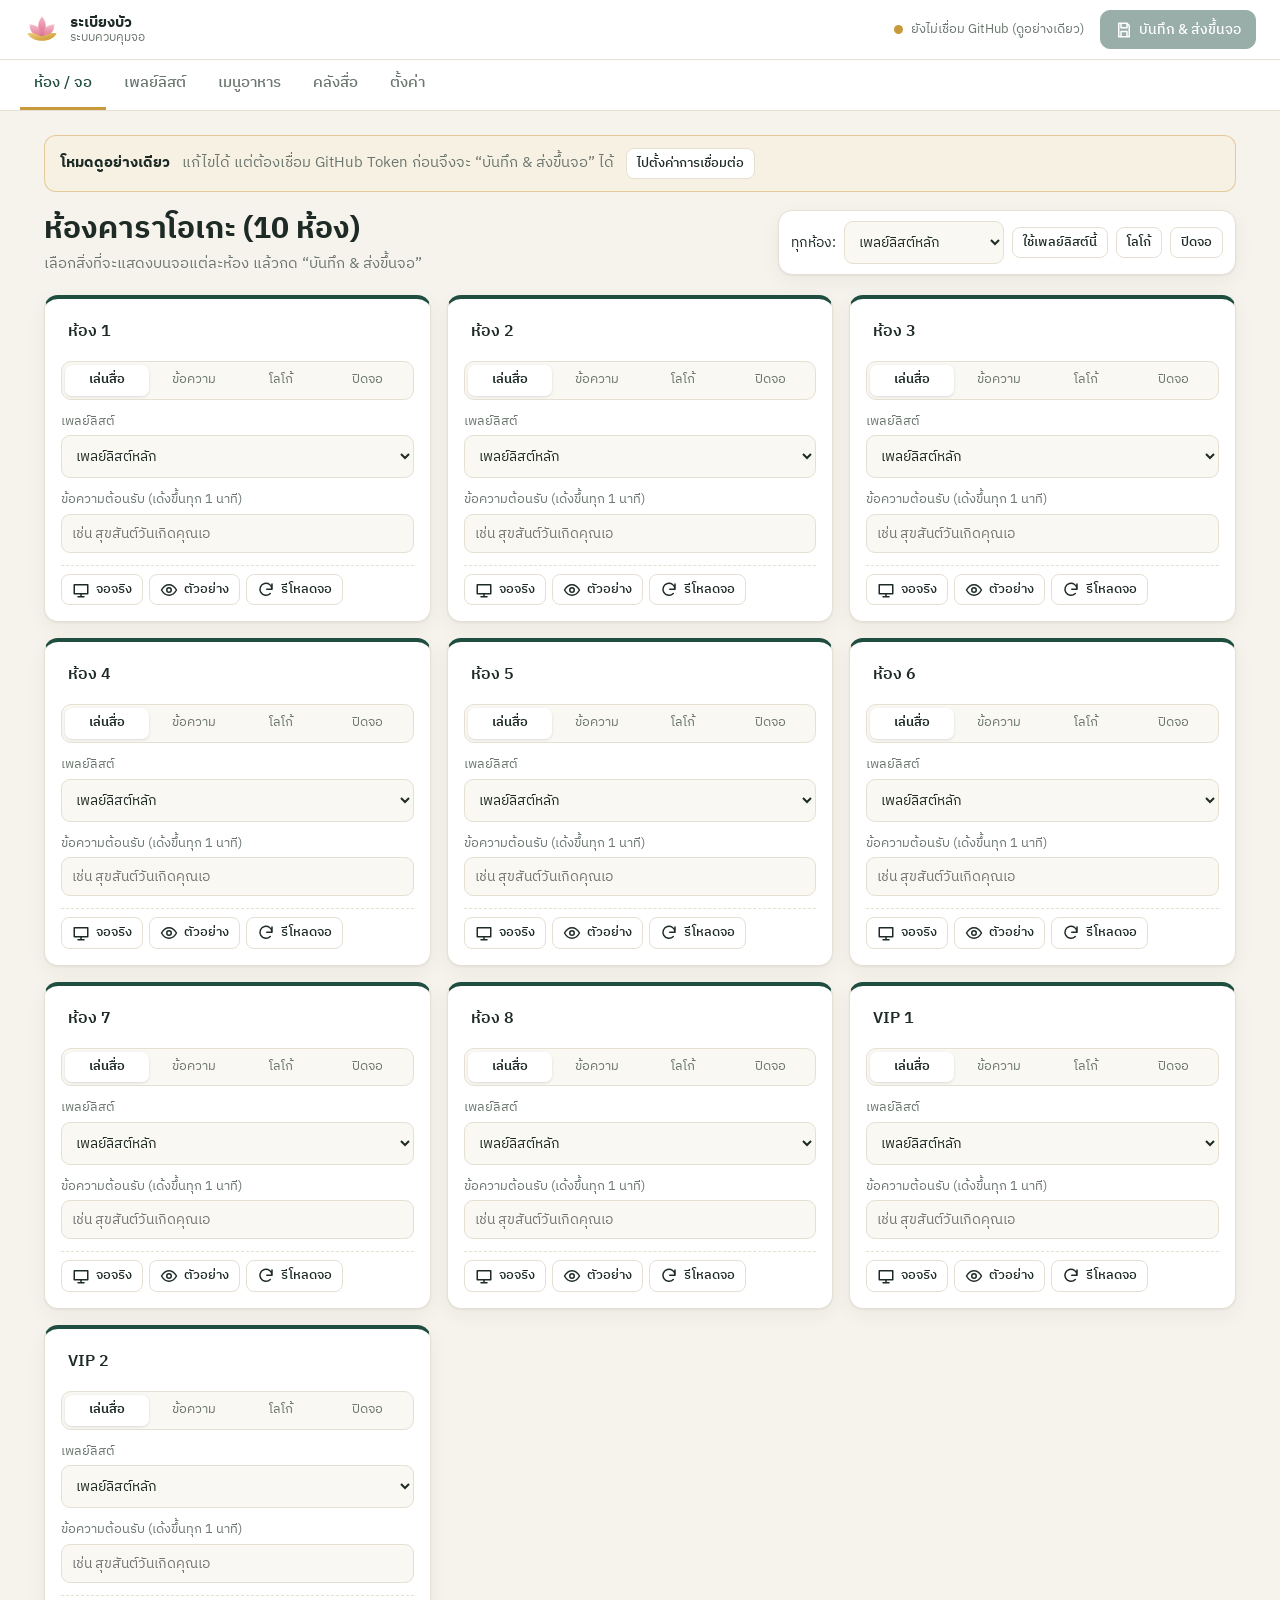
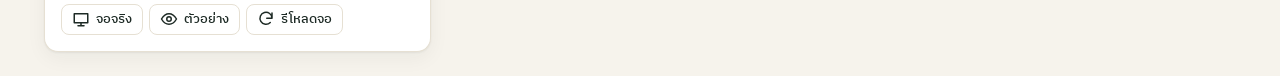
==== admin.html @ 252fd1d8 "Add karaoke-room TV signage system (admin panel + TV player) - admin.html: manage rooms, playlists, " ====
<!doctype html>
<html lang="th">
<head>
  <meta charset="utf-8">
  <meta name="viewport" content="width=device-width, initial-scale=1">
  <title>แผงควบคุมจอ — ระเบียงบัว</title>
  <link rel="preconnect" href="https://fonts.googleapis.com">
  <link rel="preconnect" href="https://fonts.gstatic.com" crossorigin>
  <link href="https://fonts.googleapis.com/css2?family=IBM+Plex+Sans+Thai:wght@400;500;600;700&display=swap" rel="stylesheet">
  <link rel="icon" href="assets/img/lotus.svg" type="image/svg+xml">
  <link rel="stylesheet" href="assets/css/admin.css">
</head>
<body>
  <header class="topbar">
    <a class="brand" href="./"><img src="assets/img/lotus.svg" alt=""><span><b id="brandName">ระเบียงบัว</b><small>ระบบควบคุมจอ</small></span></a>
    <div class="conn" id="conn"><span class="dot"></span><span id="connText">กำลังโหลด…</span></div>
    <button class="btn primary save" id="saveBtn" data-act="save" disabled>
      <svg viewBox="0 0 24 24"><path d="M5 3h11l3 3v15H5z M8 3v6h8V3 M8 21v-7h8v7"/></svg>
      <span id="saveText">บันทึก &amp; ส่งขึ้นจอ</span>
    </button>
  </header>

  <nav class="tabs" id="tabs">
    <button data-tab="rooms" class="on">ห้อง / จอ</button>
    <button data-tab="playlists">เพลย์ลิสต์</button>
    <button data-tab="menu">เมนูอาหาร</button>
    <button data-tab="media">คลังสื่อ</button>
    <button data-tab="settings">ตั้งค่า</button>
  </nav>

  <main id="view" class="view"></main>

  <div id="modal" class="modal hidden" role="dialog" aria-modal="true"><div class="modal-box" id="modalBox"></div></div>
  <div id="progress" class="progress hidden"><div class="spinner"></div><div id="progressText"></div></div>
  <div id="toast" class="toast"></div>
  <input type="file" id="fileInput" accept="image/*,video/mp4,video/webm" multiple hidden>

  <script src="assets/js/common.js"></script>
  <script src="assets/js/github.js"></script>
  <script src="assets/js/admin.js"></script>
</body>
</html>
---- assets/css/admin.css ----
:root {
  --bg: #f6f3ec;
  --surface: #ffffff;
  --surface-2: #faf8f3;
  --ink: #1d2a25;
  --muted: #6b766f;
  --line: #e6e0d3;
  --brand: #1f4d3f;
  --brand-ink: #ffffff;
  --gold: #c99a3b;
  --lotus: #d9688a;
  --danger: #c0392b;
  --ok: #2f8f5b;
  --radius: 14px;
  --shadow: 0 1px 2px rgba(29, 42, 37, .06), 0 6px 20px rgba(29, 42, 37, .05);
}
@media (prefers-color-scheme: dark) {
  :root:not([data-theme="light"]) {
    --bg: #0f1714; --surface: #17211d; --surface-2: #1c2823; --ink: #ecf0ec; --muted: #9aa69f;
    --line: #2a3832; --brand: #3f8f74; --gold: #e0b45a; --shadow: 0 1px 2px rgba(0,0,0,.3);
  }
}

* { box-sizing: border-box; }
html, body { margin: 0; }
body {
  background: var(--bg); color: var(--ink);
  font: 15px/1.5 'IBM Plex Sans Thai', 'Noto Sans Thai', system-ui, sans-serif;
  -webkit-font-smoothing: antialiased;
}
.hidden { display: none !important; }
h1, h2, h3 { margin: 0; line-height: 1.25; }
a { color: var(--brand); }
svg { width: 18px; height: 18px; fill: none; stroke: currentColor; stroke-width: 2; stroke-linecap: round; stroke-linejoin: round; flex: none; }

/* ---------- top bar & tabs ---------- */
.topbar {
  position: sticky; top: 0; z-index: 30;
  display: flex; align-items: center; gap: 16px;
  padding: 10px 24px; background: var(--surface); border-bottom: 1px solid var(--line);
}
.brand { display: flex; align-items: center; gap: 10px; text-decoration: none; color: var(--ink); margin-right: auto; }
.brand img { width: 36px; height: 36px; }
.brand span { display: flex; flex-direction: column; line-height: 1.15; }
.brand small { color: var(--muted); font-size: 12px; }
.conn { display: flex; align-items: center; gap: 8px; font-size: 13px; color: var(--muted); }
.conn .dot { width: 9px; height: 9px; border-radius: 50%; background: #bbb; }
.conn.ok .dot { background: var(--ok); }
.conn.warn .dot { background: var(--gold); }
.conn.err .dot { background: var(--danger); }

.tabs {
  position: sticky; top: 57px; z-index: 25;
  display: flex; gap: 4px; padding: 0 20px; overflow-x: auto;
  background: var(--surface); border-bottom: 1px solid var(--line);
}
.tabs button {
  border: 0; background: none; font: inherit; color: var(--muted); cursor: pointer;
  padding: 12px 14px; border-bottom: 3px solid transparent; white-space: nowrap; font-weight: 500;
}
.tabs button.on { color: var(--brand); border-bottom-color: var(--gold); }

.view { max-width: 1240px; margin: 0 auto; padding: 24px; }

/* ---------- generic ---------- */
.btn {
  display: inline-flex; align-items: center; gap: 6px; justify-content: center;
  font: inherit; font-size: 14px; font-weight: 500; cursor: pointer;
  padding: 8px 14px; border-radius: 10px; border: 1px solid var(--line);
  background: var(--surface); color: var(--ink); text-decoration: none; white-space: nowrap;
}
.btn:hover { border-color: var(--muted); }
.btn.primary { background: var(--brand); color: var(--brand-ink); border-color: var(--brand); }
.btn.primary:disabled { opacity: .45; cursor: default; }
.btn.gold { background: var(--gold); border-color: var(--gold); color: #241a05; }
.btn.danger { color: var(--danger); }
.btn.small { padding: 5px 10px; font-size: 13px; border-radius: 8px; }
.btn.icon { padding: 6px; }
.save { position: relative; }
.save.dirty::after {
  content: ''; position: absolute; top: -4px; right: -4px; width: 12px; height: 12px;
  border-radius: 50%; background: var(--lotus); border: 2px solid var(--surface);
}

.card { background: var(--surface); border: 1px solid var(--line); border-radius: var(--radius); box-shadow: var(--shadow); }
.page-head { display: flex; flex-wrap: wrap; align-items: flex-end; justify-content: space-between; gap: 16px; margin-bottom: 20px; }
.page-head p { margin: 4px 0 0; color: var(--muted); }
.row { display: flex; flex-wrap: wrap; gap: 8px; align-items: center; }
.muted { color: var(--muted); }
.small-text { font-size: 13px; }

label.f { display: flex; flex-direction: column; gap: 4px; font-size: 13px; color: var(--muted); }
input, select, textarea {
  font: inherit; font-size: 14px; color: var(--ink);
  padding: 8px 10px; border: 1px solid var(--line); border-radius: 9px; background: var(--surface-2);
  width: 100%; min-width: 0;
}
input:focus, select:focus, textarea:focus { outline: 2px solid color-mix(in srgb, var(--gold) 55%, transparent); border-color: var(--gold); }
input[type=checkbox] { width: auto; accent-color: var(--brand); }
input[type=color] { padding: 2px; height: 38px; }
textarea { resize: vertical; }
.check { display: inline-flex; gap: 6px; align-items: center; font-size: 13px; color: var(--ink); cursor: pointer; }

.banner {
  display: flex; gap: 12px; align-items: center; flex-wrap: wrap;
  padding: 12px 16px; margin-bottom: 18px; border-radius: 12px;
  background: color-mix(in srgb, var(--gold) 14%, var(--surface)); border: 1px solid color-mix(in srgb, var(--gold) 45%, transparent);
}

/* ---------- rooms ---------- */
.bulk { display: flex; flex-wrap: wrap; gap: 8px; align-items: center; padding: 10px 12px; font-size: 14px; }
.bulk select { width: auto; }
.rooms-grid { display: grid; grid-template-columns: repeat(auto-fill, minmax(300px, 1fr)); gap: 16px; }
.room { padding: 16px; display: flex; flex-direction: column; gap: 12px; border-top: 4px solid var(--brand); }
.room.mode-message { border-top-color: var(--lotus); }
.room.mode-logo { border-top-color: var(--gold); }
.room.mode-off { border-top-color: #888; opacity: .85; }
.room-top { display: flex; gap: 8px; align-items: center; }
.room-name { font-weight: 600; font-size: 16px; background: transparent; border-color: transparent; padding: 4px 6px; }
.room-name:hover { border-color: var(--line); }
.seg { display: grid; grid-template-columns: repeat(4, 1fr); background: var(--surface-2); border: 1px solid var(--line); border-radius: 10px; padding: 3px; gap: 3px; }
.seg button { border: 0; background: none; font: inherit; font-size: 12.5px; padding: 6px 2px; border-radius: 7px; cursor: pointer; color: var(--muted); }
.seg button.on { background: var(--surface); color: var(--ink); font-weight: 600; box-shadow: 0 1px 3px rgba(0,0,0,.12); }
.chips { display: flex; flex-wrap: wrap; gap: 6px; }
.chip { font: inherit; font-size: 12px; padding: 3px 10px; border-radius: 99px; border: 1px dashed var(--line); background: none; color: var(--muted); cursor: pointer; }
.chip:hover { color: var(--ink); border-color: var(--muted); }
.room-actions { display: flex; flex-wrap: wrap; gap: 6px; margin-top: auto; padding-top: 8px; border-top: 1px dashed var(--line); }

/* ---------- playlists ---------- */
.split { display: grid; grid-template-columns: 260px 1fr; gap: 20px; align-items: start; }
.pl-list { padding: 8px; display: flex; flex-direction: column; gap: 4px; position: sticky; top: 120px; }
.pl-list button.item {
  text-align: left; font: inherit; border: 0; background: none; padding: 10px 12px; border-radius: 9px; cursor: pointer; color: var(--ink);
  display: flex; flex-direction: column;
}
.pl-list button.item small { color: var(--muted); }
.pl-list button.item.on { background: color-mix(in srgb, var(--brand) 12%, transparent); }
.pl-editor { padding: 18px; display: flex; flex-direction: column; gap: 14px; }
.pl-items { display: flex; flex-direction: column; gap: 10px; }
.pl-item {
  display: grid; grid-template-columns: 34px 96px 1fr auto; gap: 12px; align-items: start;
  padding: 12px; border: 1px solid var(--line); border-radius: 12px; background: var(--surface-2);
}
.pl-item.off { opacity: .5; }
.pl-item .num { font-weight: 700; color: var(--muted); text-align: center; padding-top: 6px; }
.pl-item .fields { display: grid; grid-template-columns: repeat(auto-fill, minmax(150px, 1fr)); gap: 8px; }
.pl-item .fields .wide { grid-column: 1 / -1; }
.pl-item .tools { display: flex; flex-direction: column; gap: 4px; }
.type-badge { display: inline-block; font-size: 11px; font-weight: 600; padding: 2px 8px; border-radius: 99px; background: var(--brand); color: #fff; margin-bottom: 4px; }
.type-badge.video { background: #5b4bb7; }
.type-badge.menu { background: var(--gold); color: #241a05; }
.type-badge.promo { background: var(--lotus); }

.thumb {
  width: 96px; aspect-ratio: 16/9; border-radius: 8px; overflow: hidden; border: 1px solid var(--line);
  background: repeating-conic-gradient(var(--surface-2) 0 25%, var(--surface) 0 50%) 0 0 / 12px 12px;
  display: flex; align-items: center; justify-content: center; font-size: 11px; color: var(--muted); text-align: center;
  cursor: pointer; padding: 0; font-family: inherit;
}
.thumb img, .thumb video { width: 100%; height: 100%; object-fit: cover; display: block; }
.thumb.promo-prev { flex-direction: column; color: #fff; font-weight: 600; padding: 4px; line-height: 1.15; background: #1f4d3f; background-size: cover; background-position: center; text-shadow: 0 1px 3px rgba(0,0,0,.6); }
.add-row { display: flex; flex-wrap: wrap; gap: 8px; padding: 12px; border: 2px dashed var(--line); border-radius: 12px; justify-content: center; }

/* ---------- media ---------- */
.drop {
  border: 2px dashed var(--line); border-radius: var(--radius); padding: 28px; text-align: center;
  background: var(--surface); color: var(--muted); margin-bottom: 20px; cursor: pointer; transition: .15s;
}
.drop.over { border-color: var(--gold); background: color-mix(in srgb, var(--gold) 10%, var(--surface)); color: var(--ink); }
.drop b { color: var(--ink); }
.media-grid { display: grid; grid-template-columns: repeat(auto-fill, minmax(190px, 1fr)); gap: 14px; }
.media-card { overflow: hidden; display: flex; flex-direction: column; }
.media-card .pv { aspect-ratio: 16/9; background: #111; position: relative; }
.media-card .pv img, .media-card .pv video { width: 100%; height: 100%; object-fit: cover; display: block; }
.media-card .pv .kind { position: absolute; top: 6px; left: 6px; font-size: 11px; padding: 1px 8px; border-radius: 99px; background: rgba(0,0,0,.6); color: #fff; }
.media-card .pv .pending { position: absolute; top: 6px; right: 6px; font-size: 11px; padding: 1px 8px; border-radius: 99px; background: var(--lotus); color: #fff; }
.media-card .meta { padding: 10px; display: flex; flex-direction: column; gap: 6px; }
.media-card .meta input { padding: 5px 8px; }

/* ---------- menu ---------- */
.cat { padding: 16px; margin-bottom: 18px; }
.cat-head { display: flex; gap: 8px; align-items: center; margin-bottom: 12px; }
.cat-head input { font-weight: 600; font-size: 17px; }
.menu-table { width: 100%; border-collapse: collapse; }
.menu-table th { text-align: left; font-size: 12px; font-weight: 500; color: var(--muted); padding: 4px 6px; }
.menu-table td { padding: 5px 6px; border-top: 1px solid var(--line); vertical-align: middle; }
.menu-table .thumb { width: 64px; }
.menu-table .price { width: 100px; }
.menu-table .tagc { width: 120px; }
.menu-table tr.na td { opacity: .5; }

/* ---------- settings ---------- */
.settings-grid { display: grid; grid-template-columns: repeat(auto-fit, minmax(340px, 1fr)); gap: 18px; }
.settings-grid .card { padding: 18px; display: flex; flex-direction: column; gap: 12px; }
.settings-grid h2 { font-size: 17px; }
.grid2 { display: grid; grid-template-columns: 1fr 1fr; gap: 10px; }
.grid3 { display: grid; grid-template-columns: repeat(3, 1fr); gap: 10px; }
.url-list { display: flex; flex-direction: column; gap: 6px; max-height: 360px; overflow: auto; }
.url-list .u { display: flex; gap: 8px; align-items: center; font-size: 13px; }
.url-list code { flex: 1; overflow: hidden; text-overflow: ellipsis; white-space: nowrap; background: var(--surface-2); padding: 4px 8px; border-radius: 6px; }

/* ---------- modal / toast / progress ---------- */
.modal { position: fixed; inset: 0; z-index: 50; background: rgba(10, 16, 14, .55); display: flex; align-items: center; justify-content: center; padding: 16px; }
.modal-box { background: var(--surface); border-radius: 16px; width: min(900px, 100%); max-height: 86vh; display: flex; flex-direction: column; overflow: hidden; }
.modal-head { display: flex; align-items: center; gap: 10px; padding: 14px 18px; border-bottom: 1px solid var(--line); }
.modal-head h3 { margin-right: auto; }
.modal-body { padding: 16px 18px; overflow: auto; }
.pick-grid { display: grid; grid-template-columns: repeat(auto-fill, minmax(150px, 1fr)); gap: 10px; }
.pick-grid button { border: 2px solid transparent; padding: 0; background: var(--surface-2); border-radius: 10px; overflow: hidden; cursor: pointer; font: inherit; font-size: 12px; text-align: left; color: var(--ink); }
.pick-grid button:hover { border-color: var(--gold); }
.pick-grid .pv { aspect-ratio: 16/9; background: #111; }
.pick-grid .pv img, .pick-grid .pv video { width: 100%; height: 100%; object-fit: cover; display: block; }
.pick-grid span { display: block; padding: 6px 8px; white-space: nowrap; overflow: hidden; text-overflow: ellipsis; }

.toast {
  position: fixed; left: 50%; bottom: 24px; transform: translate(-50%, 20px); opacity: 0; z-index: 60;
  background: var(--ink); color: var(--bg); padding: 10px 18px; border-radius: 10px; font-size: 14px;
  transition: .25s; pointer-events: none; max-width: calc(100% - 32px);
}
.toast.on { opacity: 1; transform: translate(-50%, 0); }
.progress { position: fixed; inset: 0; z-index: 70; background: rgba(10,16,14,.55); display: flex; flex-direction: column; gap: 14px; align-items: center; justify-content: center; color: #fff; }
.spinner { width: 42px; height: 42px; border: 4px solid rgba(255,255,255,.25); border-top-color: var(--gold); border-radius: 50%; animation: spin 1s linear infinite; }
@keyframes spin { to { transform: rotate(360deg); } }
.empty { padding: 40px; text-align: center; color: var(--muted); }

/* ---------- responsive ---------- */
@media (max-width: 860px) {
  .split { grid-template-columns: 1fr; }
  .pl-list { position: static; flex-direction: row; overflow-x: auto; }
  .pl-list button.item { white-space: nowrap; }
}
@media (max-width: 640px) {
  .topbar { padding: 10px 16px; gap: 10px; }
  .conn #connText { display: none; }
  #saveText { display: none; }
  .tabs { top: 57px; padding: 0 8px; }
  .view { padding: 16px; }
  .pl-item { grid-template-columns: 1fr; }
  .pl-item .num { display: none; }
  .pl-item .tools { flex-direction: row; }
  .menu-table thead { display: none; }
  .menu-table tr { display: grid; grid-template-columns: 64px 1fr 1fr; gap: 6px; padding: 8px 0; border-top: 1px solid var(--line); }
  .menu-table td { border: 0; padding: 0; }
  .menu-table .price, .menu-table .tagc { width: auto; }
  .grid3 { grid-template-columns: 1fr; }
}
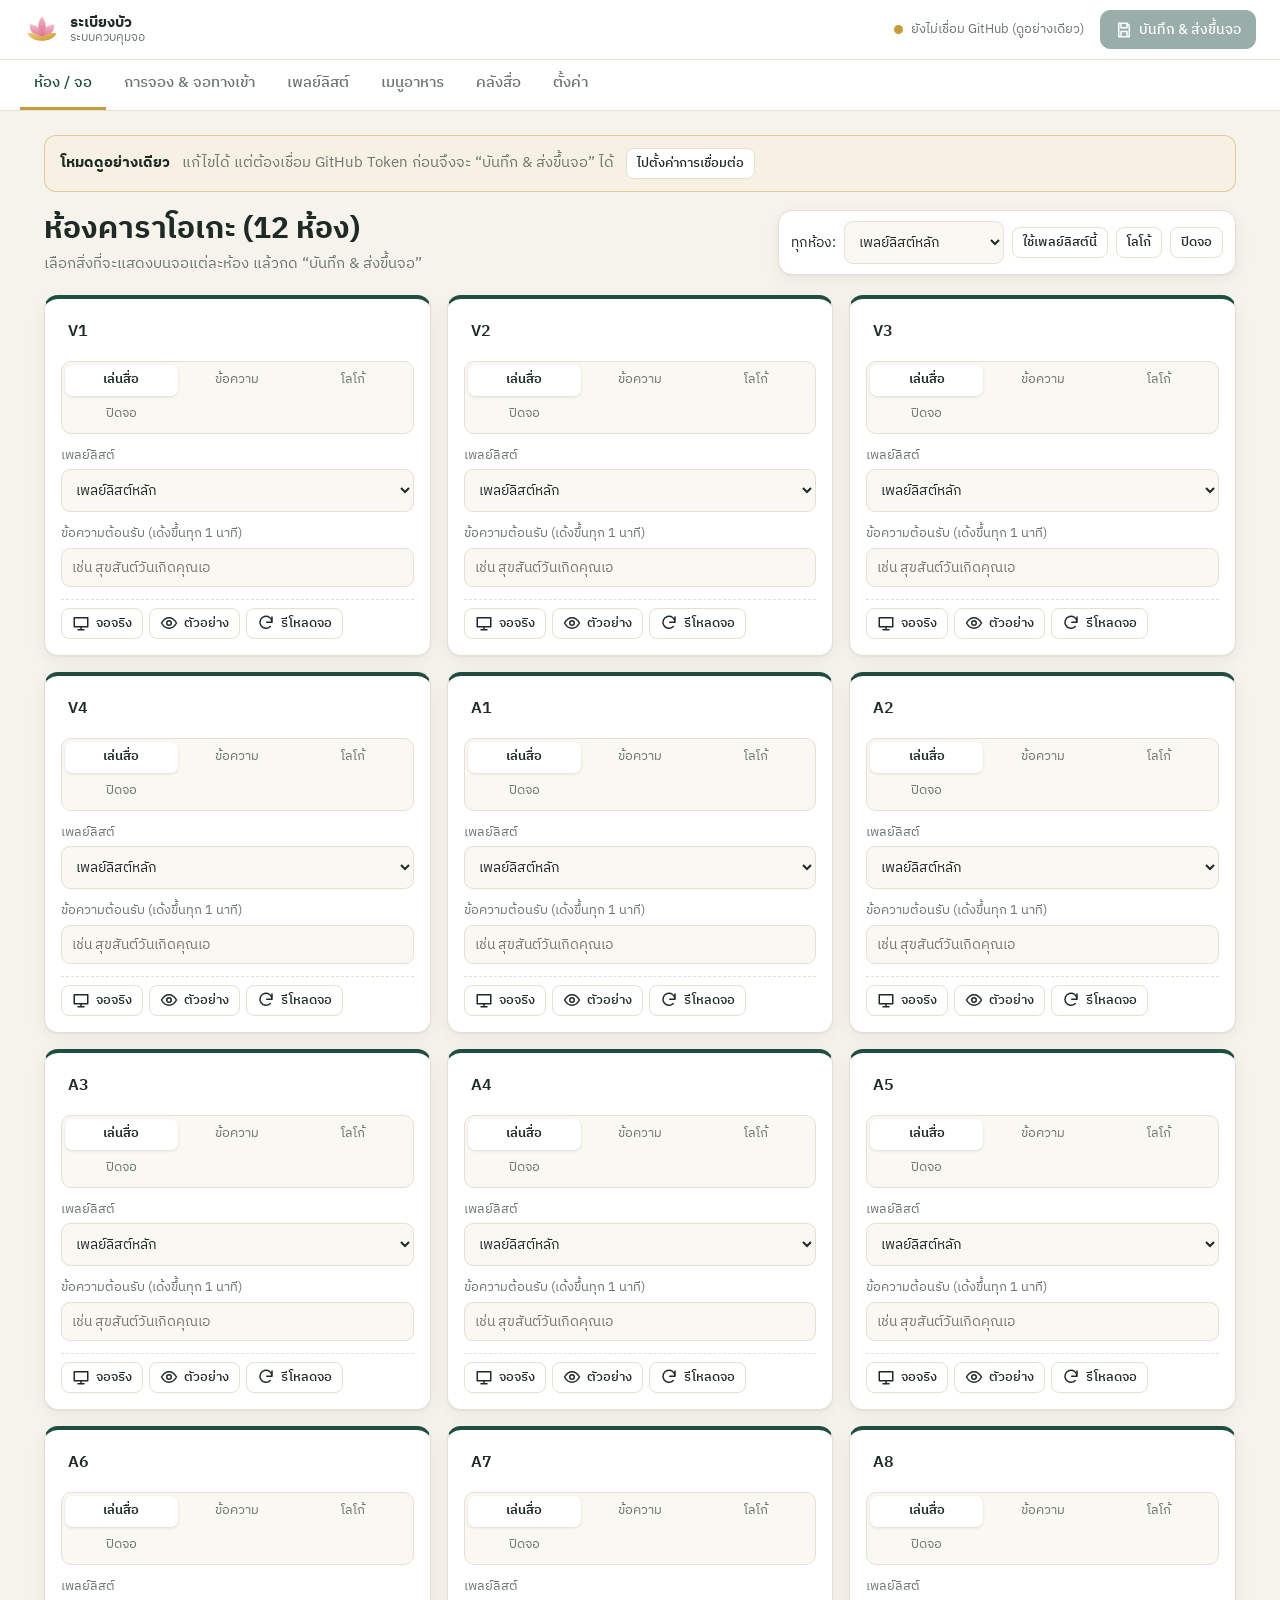
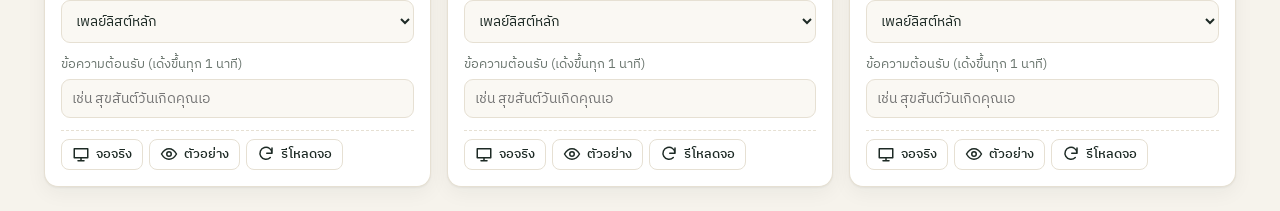
==== commit e3c93d6f: "Add entrance screen with today's bookings and auto room welcome - Admin "Bookings & entrance" tab: p" ====
--- a/admin.html
+++ b/admin.html
@@ -22,6 +22,7 @@
 
   <nav class="tabs" id="tabs">
     <button data-tab="rooms" class="on">ห้อง / จอ</button>
+    <button data-tab="bookings">การจอง &amp; จอทางเข้า</button>
     <button data-tab="playlists">เพลย์ลิสต์</button>
     <button data-tab="menu">เมนูอาหาร</button>
     <button data-tab="media">คลังสื่อ</button>
--- a/assets/css/admin.css
+++ b/assets/css/admin.css
@@ -115,15 +115,19 @@
 .room.mode-message { border-top-color: var(--lotus); }
 .room.mode-logo { border-top-color: var(--gold); }
 .room.mode-off { border-top-color: #888; opacity: .85; }
+.room.mode-karaoke { border-top-color: #5b4bb7; }
+.room.mode-auto { border-top-color: #2f8f5b; }
 .room-top { display: flex; gap: 8px; align-items: center; }
 .room-name { font-weight: 600; font-size: 16px; background: transparent; border-color: transparent; padding: 4px 6px; }
 .room-name:hover { border-color: var(--line); }
-.seg { display: grid; grid-template-columns: repeat(4, 1fr); background: var(--surface-2); border: 1px solid var(--line); border-radius: 10px; padding: 3px; gap: 3px; }
+.seg { display: grid; grid-template-columns: repeat(3, 1fr); background: var(--surface-2); border: 1px solid var(--line); border-radius: 10px; padding: 3px; gap: 3px; }
 .seg button { border: 0; background: none; font: inherit; font-size: 12.5px; padding: 6px 2px; border-radius: 7px; cursor: pointer; color: var(--muted); }
 .seg button.on { background: var(--surface); color: var(--ink); font-weight: 600; box-shadow: 0 1px 3px rgba(0,0,0,.12); }
 .chips { display: flex; flex-wrap: wrap; gap: 6px; }
 .chip { font: inherit; font-size: 12px; padding: 3px 10px; border-radius: 99px; border: 1px dashed var(--line); background: none; color: var(--muted); cursor: pointer; }
 .chip:hover { color: var(--ink); border-color: var(--muted); }
+.bk-line { font-size: 12.5px; padding: 5px 10px; border-radius: 8px; background: color-mix(in srgb, var(--lotus) 12%, transparent); }
+.room.mode-lobby, .room.mode-bookings { border-top-color: var(--lotus); }
 .room-actions { display: flex; flex-wrap: wrap; gap: 6px; margin-top: auto; padding-top: 8px; border-top: 1px dashed var(--line); }
 
 /* ---------- playlists ---------- */
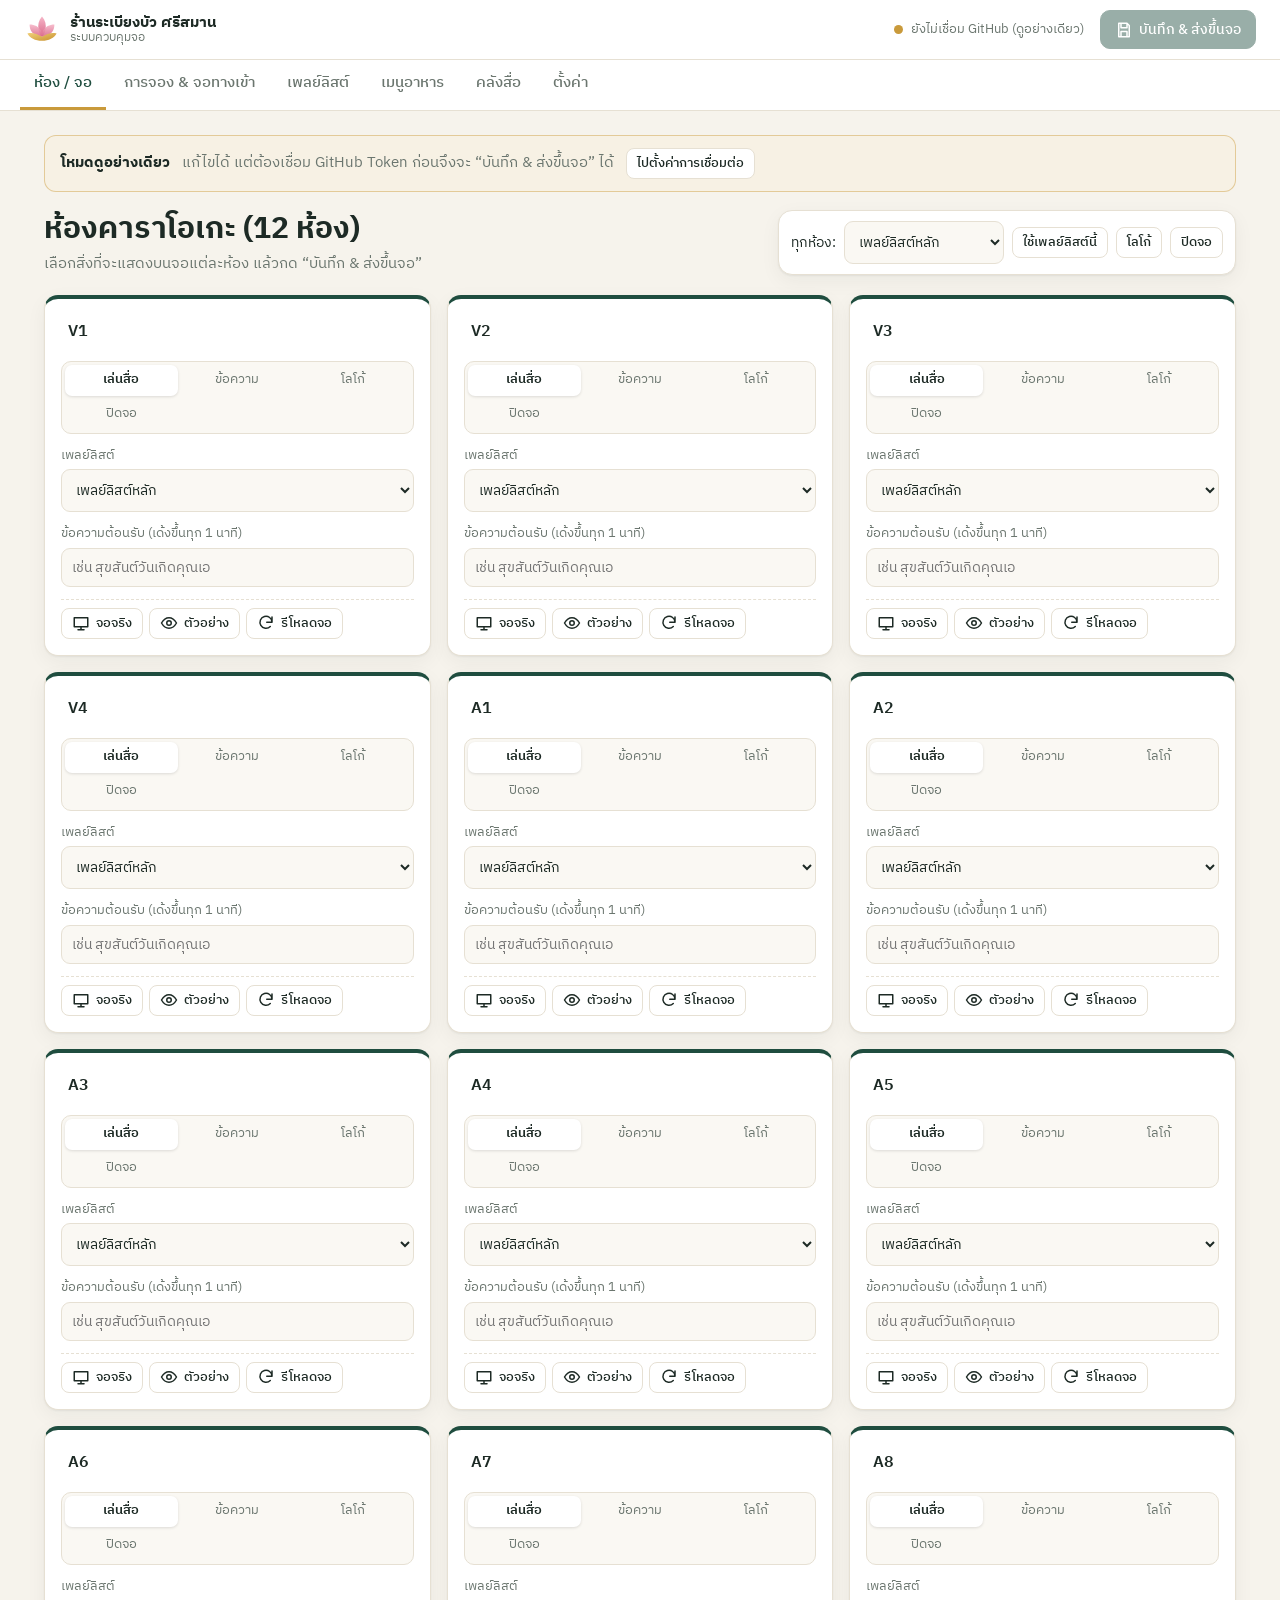
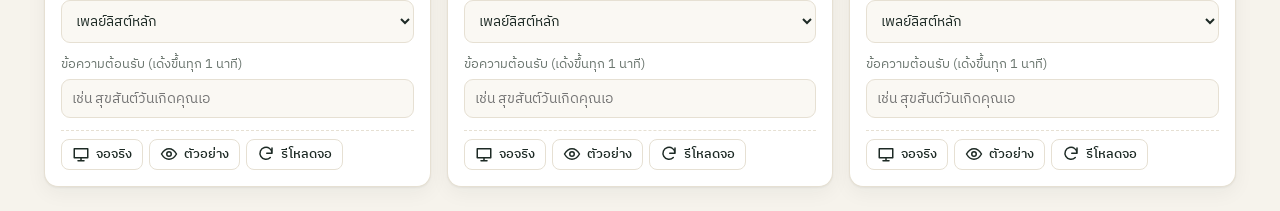
==== commit 2c217a69: "Rename shop to ร้านระเบียงบัว ศรีสมาน Co-Authored-By: Claude Opus 5.5 <noreply@anthropic.com>" ====
--- a/admin.html
+++ b/admin.html
@@ -3,7 +3,7 @@
 <head>
   <meta charset="utf-8">
   <meta name="viewport" content="width=device-width, initial-scale=1">
-  <title>แผงควบคุมจอ — ระเบียงบัว</title>
+  <title>แผงควบคุมจอ — ร้านระเบียงบัว ศรีสมาน</title>
   <link rel="preconnect" href="https://fonts.googleapis.com">
   <link rel="preconnect" href="https://fonts.gstatic.com" crossorigin>
   <link href="https://fonts.googleapis.com/css2?family=IBM+Plex+Sans+Thai:wght@400;500;600;700&display=swap" rel="stylesheet">
@@ -12,7 +12,7 @@
 </head>
 <body>
   <header class="topbar">
-    <a class="brand" href="./"><img src="assets/img/lotus.svg" alt=""><span><b id="brandName">ระเบียงบัว</b><small>ระบบควบคุมจอ</small></span></a>
+    <a class="brand" href="./"><img src="assets/img/lotus.svg" alt=""><span><b id="brandName">ร้านระเบียงบัว ศรีสมาน</b><small>ระบบควบคุมจอ</small></span></a>
     <div class="conn" id="conn"><span class="dot"></span><span id="connText">กำลังโหลด…</span></div>
     <button class="btn primary save" id="saveBtn" data-act="save" disabled>
       <svg viewBox="0 0 24 24"><path d="M5 3h11l3 3v15H5z M8 3v6h8V3 M8 21v-7h8v7"/></svg>
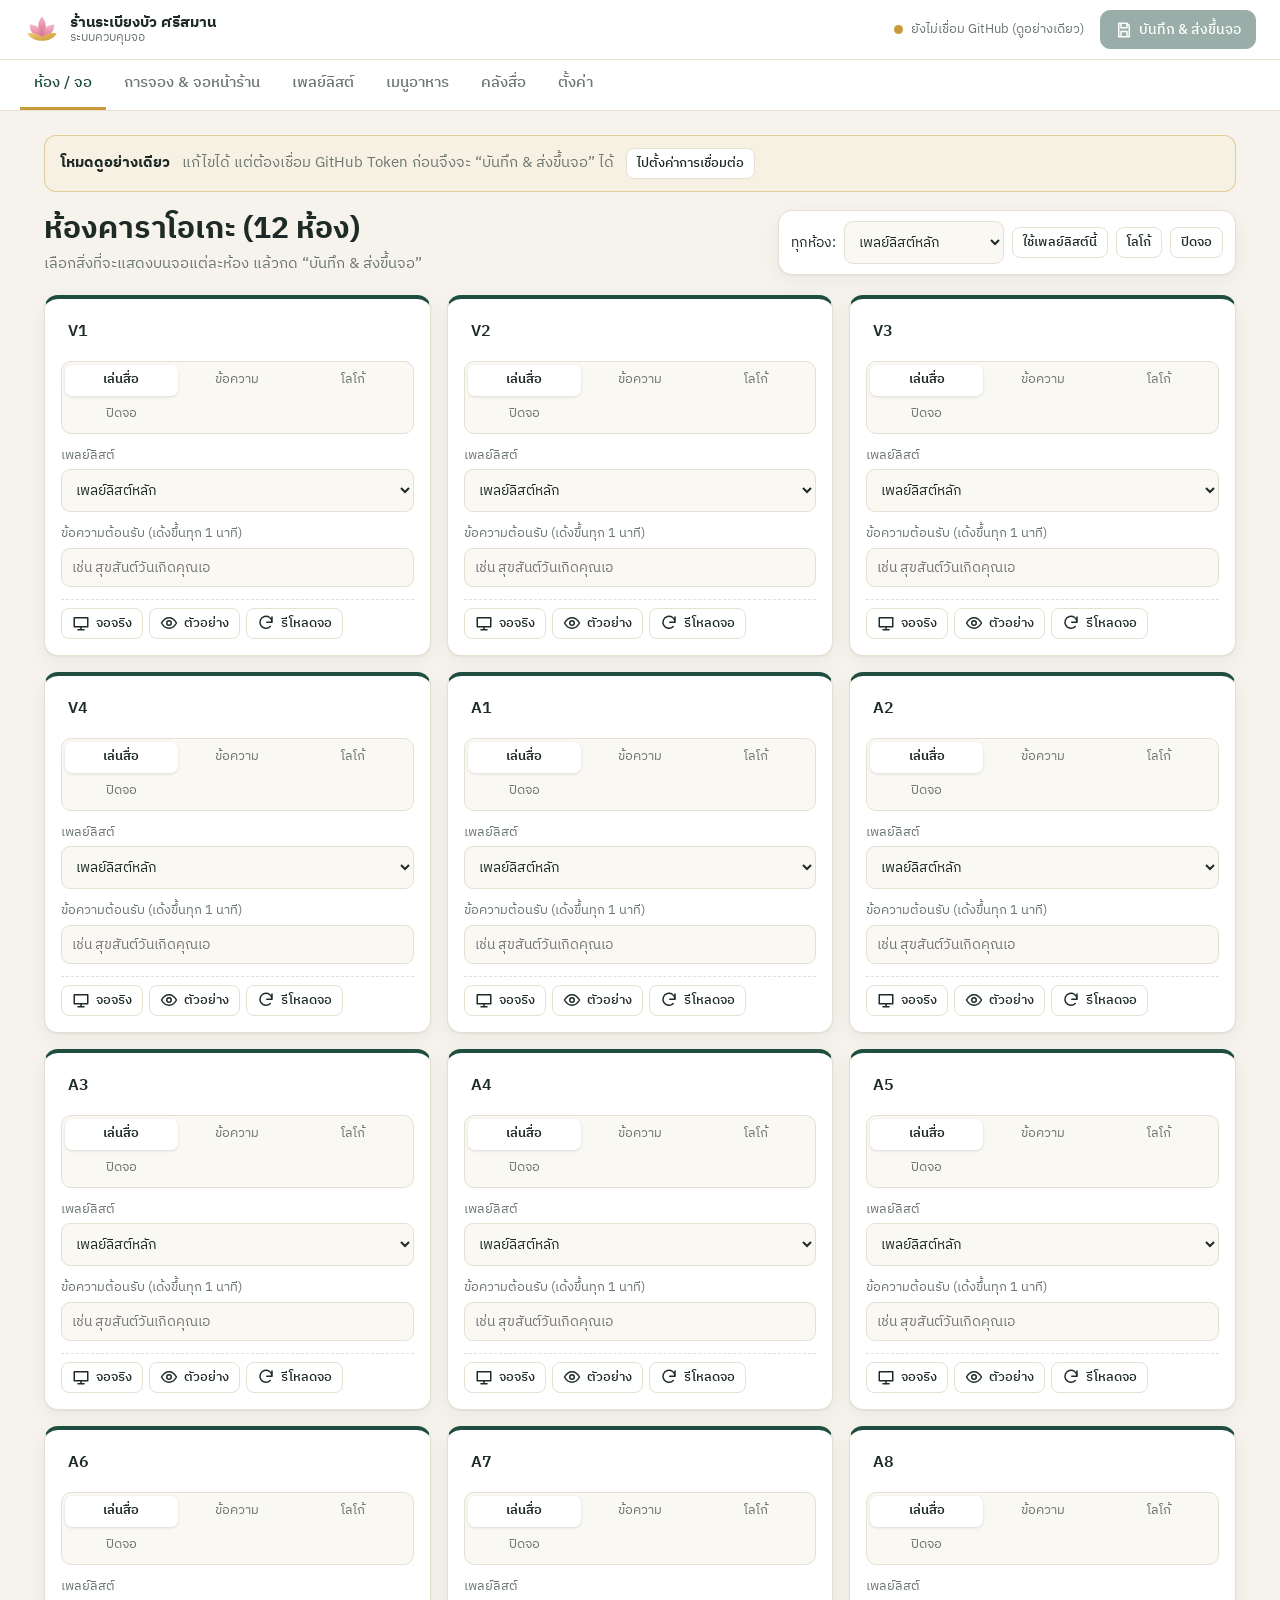
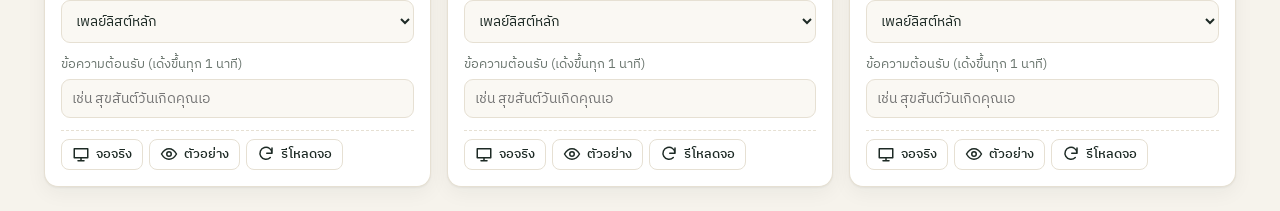
==== commit 7a0a9b88: "Rename entrance screen to หน้าร้าน; stack board on narrow screens The booking board header no longer" ====
--- a/admin.html
+++ b/admin.html
@@ -22,7 +22,7 @@
 
   <nav class="tabs" id="tabs">
     <button data-tab="rooms" class="on">ห้อง / จอ</button>
-    <button data-tab="bookings">การจอง &amp; จอทางเข้า</button>
+    <button data-tab="bookings">การจอง &amp; จอหน้าร้าน</button>
     <button data-tab="playlists">เพลย์ลิสต์</button>
     <button data-tab="menu">เมนูอาหาร</button>
     <button data-tab="media">คลังสื่อ</button>
@@ -38,6 +38,7 @@
 
   <script src="assets/js/common.js"></script>
   <script src="assets/js/github.js"></script>
+  <script src="assets/js/server.js"></script>
   <script src="assets/js/admin.js"></script>
 </body>
 </html>
